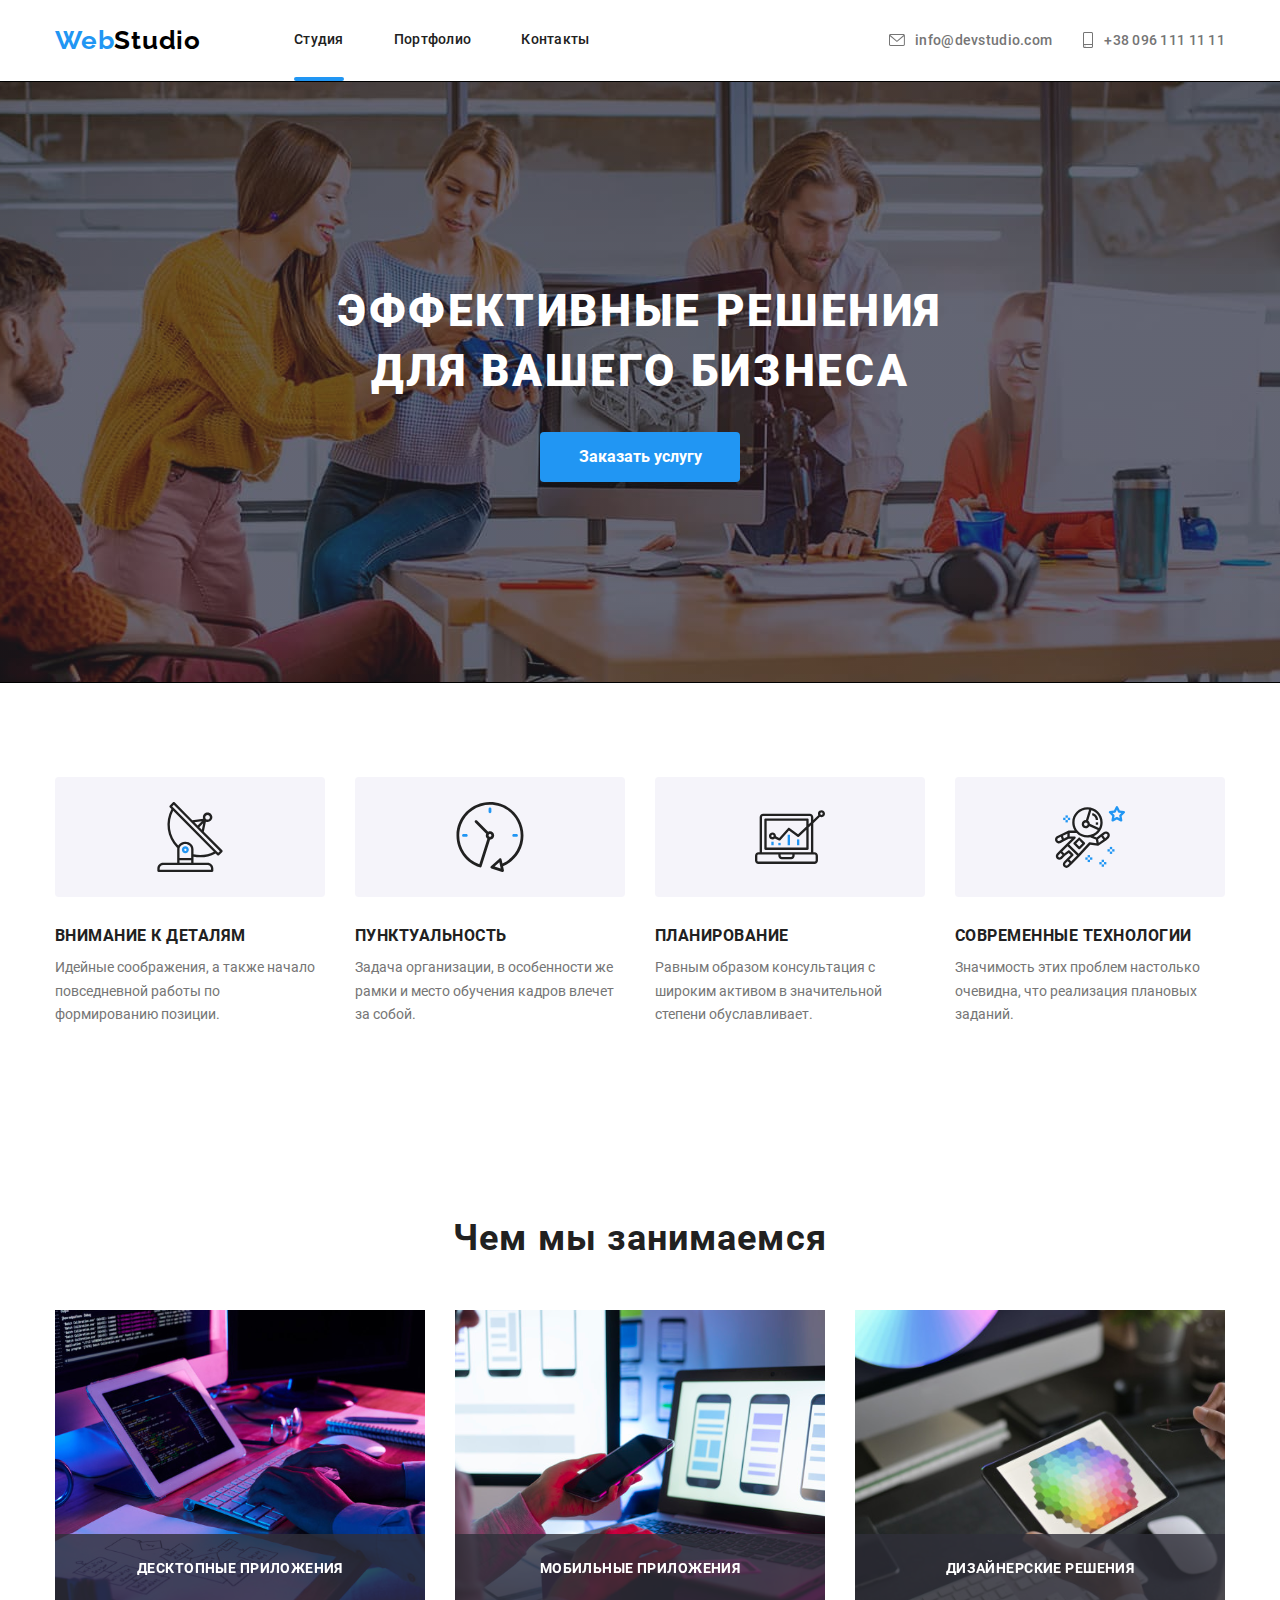
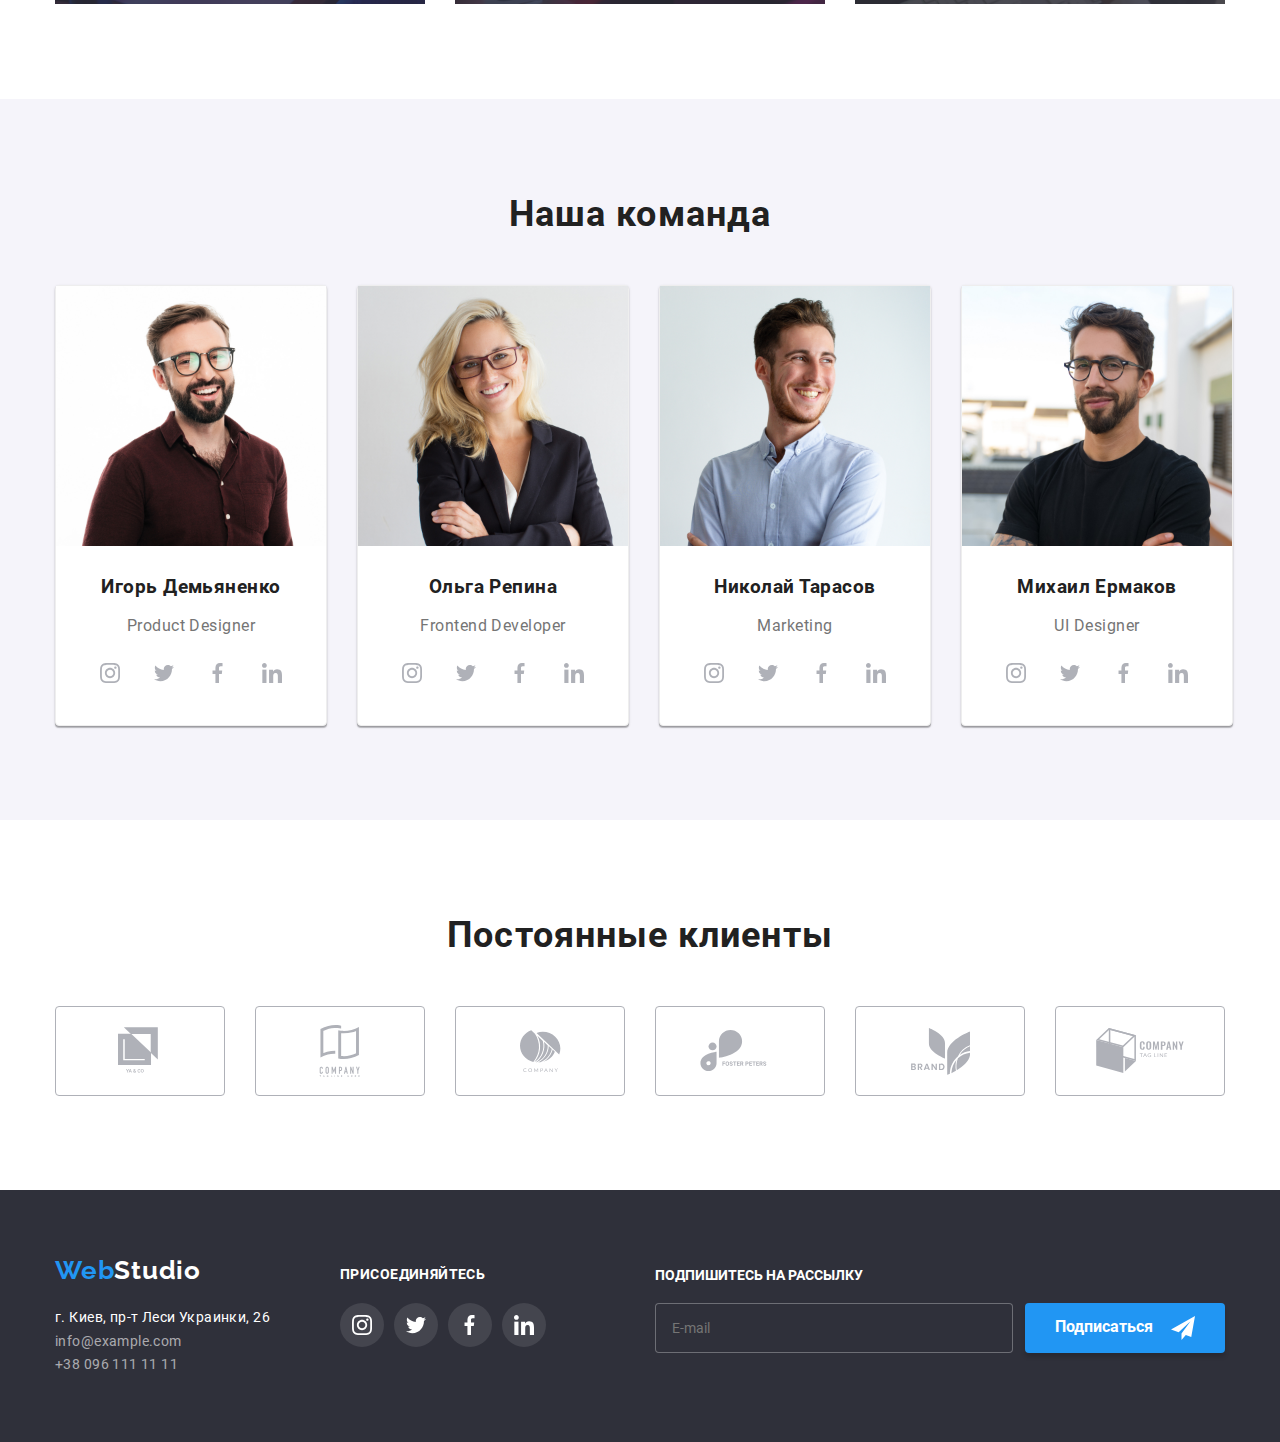
==== index.html @ 15e532b6 "21/02/1" ====
<!DOCTYPE html>
<html lang="ru">
  <head>
    <meta charset="UTF-8" />
    <meta name="viewport" content="width=device-width, initial-scale=1.0" />
    <title>Module 01</title>
    <link
      href="https://fonts.googleapis.com/css2?family=Raleway:wght@700&family=Roboto:wght@400;500;700;900&display=swap"
      rel="stylesheet"
    />
    <link rel="stylesheet" href="./css/normalize.css" />
    <link rel="stylesheet" href="./css/styles.css" />
  </head>
  <body>
    <header class="header">
      <div class="container">
        <nav class="navigation">
          <a class="web-studio" href="./index.html" aria-label="Логотип"
            ><span class="web-element">Web</span>Studio</a
          >
          <ul class="navigation-list list">
            <li class="navigation-list-item">
              <a class="navigation-list-link studioh link" href="./index.html" 
                >Студия</a
              >
            </li>
            <li class="navigation-list-item">
              <a class="navigation-list-link link" href="./portfolio.html"
                >Портфолио</a
              >
            </li>
            <li class="navigation-list-item">
              <a class="navigation-list-link link" href="">Контакты</a>
            </li>
          </ul>
        </nav>
        <div class="header-utils">
          <address class="address">
            <ul class="header-contact">
              <li class="header-contact-link link">
                <a class="header-contact-icon" href="mailto:info@devstudio.com">
                  <svg class="contact-icon" width="16" height="12">
                    <use
                      href="./Images/Icon/sprite.svg#icon-envelope"
                    ></use>
                  </svg>
                  info@devstudio.com
                </a>
              </li>
              <li class="header-contact-link link">
                <a class="header-contact-icon" href="tel:+380961111111">
                  <svg class="contact-icon" width="12" height="16">
                    <use
                      href="./Images/Icon/sprite.svg#icon-smartphone"
                    ></use>
                  </svg>
                  +38 096 111 11 11 
                </a>
              </li>
            </ul>
          </address>
        </div>
      </div>
    </header>
    <main>
      <section class="section-main">
        <div class="main">
          <h1 class="title">
            Эффективные решения <br />
            для вашего бизнеса
          </h1>
          <button class="modal-btn" data-modal-open>Заказать услугу</button>
        </div>
        <div class="backdrop is-hidden" data-modal>
          <div class="modal">
            <button class="modal-close" data-modal-close>
              <svg class="modal-vector" width="11" height="11">
                <use href="./images/Icon/sprite.svg#icon-vector"></use>
              </svg>
            </button>
          </div>
        </div>
      </section>
      <!-- Features -->
      <section class="section">
        <div class="container">
          <ul class="feature-list list">
            <li class="features-list-item antenna">
              <!-- <img src="./Images/feature/antenna.jpg" alt="Антена" /> -->
              <h3 class="feature-subtitle">Внимание к деталям</h3>
              <p class="feature-description">
                Идейные соображения, а также начало повседневной работы по
                формированию позиции.
              </p>
            </li>
            <li class="features-list-item clock">
              <!-- <img src="./Images/feature/clock.jpg" alt="Часы" /> -->
              <h3 class="feature-subtitle">Пунктуальность</h3>
              <p class="feature-description">
                Задача организации, в особенности же рамки и место обучения
                кадров влечет за собой.
              </p>
            </li>
            <li class="features-list-item diagram">
              <!-- <img src="./Images/feature/diagram.jpg" alt="Диаграмма" /> -->
              <h3 class="feature-subtitle">Планирование</h3>
              <p class="feature-description">
                Равным образом консультация с широким активом в значительной
                степени обуславливает.
              </p>
            </li>
            <li class="features-list-item astronaut">
              <!-- <img src="./Images/feature/astronaut.jpg" alt="Астронавт" /> -->
              <h3 class="feature-subtitle">Современные технологии</h3>
              <p class="feature-description">
                Значимость этих проблем настолько очевидна, что реализация
                плановых заданий.
              </p>
            </li>
          </ul>
        </div>
      </section>
      <!-- Our works-->
      <section class="section">
        <h2 class="section-title">Чем мы занимаемся</h2>
        <div class="container">
          <ul class="works-list list">
            <li class="works-list-item">
              <img
                class="work-images"
                src="./Images/Works/box-1.svg"
                alt="Десктопные приложения"
                width="370"
              />
              <p class="description">ДЕСКТОПНЫЕ ПРИЛОЖЕНИЯ</p>     
            </li>
            <li class="works-list-item">
              <img
                class="work-images"
                src="./Images/Works/box-2.svg"
                alt="Мобильные приложения"
                width="370"
              />
              <p class="description">МОБИЛЬНЫЕ ПРИЛОЖЕНИЯ</p>
            </li>
            <li class="works-list-item">
              <img
                class="work-images"
                src="./Images/Works/box-3.svg"
                alt="Дизайнерские решения"
                width="370"
              />
              <p class="description">ДИЗАЙНЕРСКИЕ РЕШЕНИЯ</p>
            </li>
          </ul>
        </div>
      </section>
      <!-- Our team -->
      <section class="section-team">
        <div class="team-color">
          <h2 class="section-title">Наша команда</h2>
          <div class="container">
            <ul class="team-list list">
              <li class="our-team-descripton">
                <img
                  class="foto"
                  src="./Images/Team/img-1.jpg"
                  alt="Игорь Демьяненко"
                  width="270"
                  height="260"
                />
                <h3 class="subtitle-team">Игорь Демьяненко</h3>
                <p class="description-team">Product Designer</p>
                <ul class="social-list list">
                  <li class="social-icons-item">
                    <a
                      class="social-icons-link"
                      href="https://instagram.com/"
                      target="_blank"
                      rel="nooper noreferer"
                      aria-label="instagram"
                    >
                      <svg class="social-icons-svg">
                        <use
                          href="./Images/Icon/sprite.svg#icon-instagram"
                        ></use>
                      </svg>
                    </a>
                  </li>
                  <li class="social-icons-item">
                    <a
                      class="social-icons-link"
                      href="https://twitter.com/"
                      target="_blank"
                      rel="nooper noreferer"
                      aria-label="twitter"
                    >
                      <svg class="social-icons-svg">
                        <use href="./Images/Icon/sprite.svg#icon-twitter"></use>
                      </svg>
                    </a>
                  </li>
                  <li class="social-icons-item">
                    <a
                      class="social-icons-link"
                      href="https://facebook.com/"
                      target="_blank"
                      rel="nooper noreferer"
                      aria-label="facebook"
                    >
                      <svg class="social-icons-svg">
                        <use
                          href="./Images/Icon/sprite.svg#icon-facebook"
                        ></use>
                      </svg>
                    </a>
                  </li>
                  <li class="social-icons-item">
                    <a
                      class="social-icons-link"
                      href="https://linkedin.com/"
                      target="_blank"
                      rel="nooper noreferer"
                      aria-label="linkedin"
                    >
                      <svg class="social-icons-svg">
                        <use
                          href="./Images/Icon/sprite.svg#icon-linkedin"
                        ></use>
                      </svg>
                    </a>
                  </li>
                </ul>
              </li>
              <li class="our-team-descripton">
                <img
                  class="foto"
                  src="./Images/Team/img-2.jpg"
                  alt="Ольга Репина"
                  width="270"
                  height="260"
                />
                <h3 class="subtitle-team">Ольга Репина</h3>
                <p class="description-team">Frontend Developer</p>
                <ul class="social-list list">
                  <li class="social-icons-item">
                    <a
                      class="social-icons-link"
                      href="https://instagram.com/"
                      target="_blank"
                      rel="nooper noreferer"
                      aria-label="instagram"
                    >
                      <svg class="social-icons-svg">
                        <use
                          href="./Images/Icon/sprite.svg#icon-instagram"
                        ></use>
                      </svg>
                    </a>
                  </li>
                  <li class="social-icons-item">
                    <a
                      class="social-icons-link"
                      href="https://twitter.com/"
                      target="_blank"
                      rel="nooper noreferer"
                      aria-label="twitter"
                    >
                      <svg class="social-icons-svg">
                        <use href="./Images/Icon/sprite.svg#icon-twitter"></use>
                      </svg>
                    </a>
                  </li>
                  <li class="social-icons-item">
                    <a
                      class="social-icons-link"
                      href="https://facebook.com/"
                      target="_blank"
                      rel="nooper noreferer"
                      aria-label="facebook"
                    >
                      <svg class="social-icons-svg">
                        <use
                          href="./Images/Icon/sprite.svg#icon-facebook"
                        ></use>
                      </svg>
                    </a>
                  </li>
                  <li class="social-icons-item">
                    <a
                      class="social-icons-link"
                      href="https://linkedin.com/"
                      target="_blank"
                      rel="nooper noreferer"
                      aria-label="linkedin"
                    >
                      <svg class="social-icons-svg">
                        <use
                          href="./Images/Icon/sprite.svg#icon-linkedin"
                        ></use>
                      </svg>
                    </a>
                  </li>
                </ul>
              </li>
              <li class="our-team-descripton">
                <img
                  class="foto"
                  src="./Images/Team/img-3.jpg"
                  alt="Николай Тарасов"
                  width="270"
                  height="260"
                />
                <h3 class="subtitle-team">Николай Тарасов</h3>
                <p class="description-team">Marketing</p>
                <ul class="social-list list">
                  <li class="social-icons-item">
                    <a
                      class="social-icons-link"
                      href="https://instagram.com/"
                      target="_blank"
                      rel="nooper noreferer"
                      aria-label="instagram"
                    >
                      <svg class="social-icons-svg">
                        <use
                          href="./Images/Icon/sprite.svg#icon-instagram"
                        ></use>
                      </svg>
                    </a>
                  </li>
                  <li class="social-icons-item">
                    <a
                      class="social-icons-link"
                      href="https://twitter.com/"
                      target="_blank"
                      rel="nooper noreferer"
                      aria-label="twitter"
                    >
                      <svg class="social-icons-svg">
                        <use href="./Images/Icon/sprite.svg#icon-twitter"></use>
                      </svg>
                    </a>
                  </li>
                  <li class="social-icons-item">
                    <a
                      class="social-icons-link"
                      href="https://facebook.com/"
                      target="_blank"
                      rel="nooper noreferer"
                      aria-label="facebook"
                    >
                      <svg class="social-icons-svg">
                        <use
                          href="./Images/Icon/sprite.svg#icon-facebook"
                        ></use>
                      </svg>
                    </a>
                  </li>
                  <li class="social-icons-item">
                    <a
                      class="social-icons-link"
                      href="https://linkedin.com/"
                      target="_blank"
                      rel="nooper noreferer"
                      aria-label="linkedin"
                    >
                      <svg class="social-icons-svg">
                        <use
                          href="./Images/Icon/sprite.svg#icon-linkedin"
                        ></use>
                      </svg>
                    </a>
                  </li>
                </ul>
              </li>
              <li class="our-team-descripton">
                <img
                  class="foto"
                  src="./Images/Team/img-4.jpg"
                  alt="Михаил Ермаков"
                  width="270"
                  height="260"
                />
                <h3 class="subtitle-team">Михаил Ермаков</h3>
                <p class="description-team">UI Designer</p>
                <ul class="social-list list">
                  <li class="social-icons-item">
                    <a
                      class="social-icons-link"
                      href="https://instagram.com/"
                      target="_blank"
                      rel="nooper noreferer"
                      aria-label="instagram"
                    >
                      <svg class="social-icons-svg">
                        <use
                          href="./Images/Icon/sprite.svg#icon-instagram"
                        ></use>
                      </svg>
                    </a>
                  </li>
                  <li class="social-icons-item">
                    <a
                      class="social-icons-link"
                      href="https://twitter.com/"
                      target="_blank"
                      rel="nooper noreferer"
                      aria-label="twitter"
                    >
                      <svg class="social-icons-svg">
                        <use href="./Images/Icon/sprite.svg#icon-twitter"></use>
                      </svg>
                    </a>
                  </li>
                  <li class="social-icons-item">
                    <a
                      class="social-icons-link"
                      href="https://facebook.com/"
                      target="_blank"
                      rel="nooper noreferer"
                      aria-label="facebook"
                    >
                      <svg class="social-icons-svg">
                        <use
                          href="./Images/Icon/sprite.svg#icon-facebook"
                        ></use>
                      </svg>
                    </a>
                  </li>
                  <li class="social-icons-item">
                    <a
                      class="social-icons-link"
                      href="https://linkedin.com/"
                      target="_blank"
                      rel="nooper noreferer"
                      aria-label="linkedin"
                    >
                      <svg class="social-icons-svg">
                        <use
                          href="./Images/Icon/sprite.svg#icon-linkedin"
                        ></use>
                      </svg>
                    </a>
                  </li> 
                </ul>
              </li>
            </ul>
          </div>
        </div>
      </section>
      <!--Regular customer-->
      <section class="section-customer">
        <h2 class="section-title">Постоянные клиенты</h2>
        <div class="container">
          <nav>
            <ul class="customer-list list">
              <li class="customer-list">
                <a class="customer-link" href="https://Client-1.com/" 
                  target="_blank"
                  rel="nooper noreferer"
                  aria-label="icon-Client-1">
                  <svg class="customer-icon" width="44" height="49">
                    <use
                      href="./Images/Client/sprite.svg#icon-Client-1"
                    ></use>
                  </svg>
                  </a>
              </li>
              <li class="customer-list">
                <a class="customer-link" href="https://Client-2.com/" 
                  target="_blank"
                  rel="nooper noreferer"
                  aria-label="icon-Client-2">
                  <svg class="customer-icon" width="44" height="52">
                    <use
                     href="./Images/Client/sprite.svg#icon-Client-2"
                    ></use>
                  </svg>
                  </a>
              </li>
              <li class="customer-list">
                <a class="customer-link" href="https://Client-3.com/" 
                target="_blank"
                rel="nooper noreferer"
                aria-label="icon-Client-3">
                <svg class="customer-icon" width="41" height="42.6">
                  <use
                   href="./Images/Client/sprite.svg#icon-Client-3"
                  ></use>
                </svg>
              </a>
              </li>
              <li class="customer-list">
                <a class="customer-link" href="https://Client-4.com/" 
                target="_blank"
                rel="nooper noreferer"
                aria-label="icon-Client-4">
                <svg class="customer-icon" width="79.66" height="42.02">
                  <use
                   href="./Images/Client/sprite.svg#icon-Client-4"
                  ></use>
                </svg>
              </a>
              </li>
              <li class="customer-list">
                <a class="customer-link" href="https://Client-5.com/" 
                target="_blank"
                rel="nooper noreferer"
                aria-label="icon-Client-5">
                <svg class="customer-icon" width="59" height="47">
                  <use
                   href="./Images/Client/sprite.svg#icon-Client-5"
                  ></use>
                </svg>
              </a>
              </li>
              <li class="customer-list">
                <a class="customer-link" href="https://Client-6.com/" 
                target="_blank"
                rel="nooper noreferer"
                aria-label="icon-Client-6">
                <svg class="customer-icon" width="88.48" height="45.44">
                  <use
                   href="./Images/Client/sprite.svg#icon-Client-6"
                  ></use>
                </svg>
              </a>
              </li>
            </ul>
          </nav>
        </div>
      </section>
    </main>
    <!--Footer-->
    <footer class="footer">
      <div class="container">
        <div class="infoadress">
          <a class="web-studio" href="./index.html" aria-label="Логотип"
            ><span class="web-element">Web</span
            ><span class="studio-element">Studio</span></a
          >
          <adress class="footer-adress">
            <ul class="footer-list list">
              <li>
                <a
                  class="footer-adress link"
                  href="https://goo.gl/maps/FW1g5KKnGhYxXXTKA"
                  >г. Киев, пр-т Леси Украинки, 26</a
                >
              </li>
              <li>
                <a class="footer-mail link" href="mailto:info@example.com"
                  >info@example.com</a
                >
              </li>
              <li>
                <a class="footer-tel link" href="tel+380961111111"
                  >+38 096 111 11 11</a
                >
              </li>
            </ul>
          </adress>
        </div>
        <div class="footer-join">
          <p class="join">присоединяйтесь</p>
          <ul class="social-list list">
            <li class="social-icons-item">
              <a
                class="social-icons-link"
                href="https://instagram.com/"
                target="_blank"
                rel="nooper noreferer"
                aria-label="instagram"
              >
                <svg class="social-icons-svg">
                  <use
                    href="./Images/Icon/sprite.svg#icon-instagram"
                  ></use>
                </svg>
              </a>
            </li>
            <li class="social-icons-item">
              <a
                class="social-icons-link"
                href="https://twitter.com/"
                target="_blank"
                rel="nooper noreferer"
                aria-label="twitter"
              >
                <svg class="social-icons-svg">
                  <use href="./Images/Icon/sprite.svg#icon-twitter"></use>
                </svg>
              </a>
            </li>
            <li class="social-icons-item">
              <a
                class="social-icons-link"
                href="https://facebook.com/"
                target="_blank"
                rel="nooper noreferer"
                aria-label="facebook"
              >
                <svg class="social-icons-svg">
                  <use
                    href="./Images/Icon/sprite.svg#icon-facebook"
                  ></use>
                </svg>
              </a>
            </li>
            <li class="social-icons-item">
              <a
                class="social-icons-link"
                href="https://linkedin.com/"
                target="_blank"
                rel="nooper noreferer"
                aria-label="linkedin"
              >
                <svg class="social-icons-svg">
                  <use
                    href="./Images/Icon/sprite.svg#icon-linkedin"
                  ></use>
                </svg>
              </a>
            </li>
          </ul>
        </div>
        <div class="footer-container">
          <h3 class="offers-title">ПОДПИШИТЕСЬ НА РАССЫЛКУ</h3>
          <div class="wrap-form">
            <form action="#" class="form-footer">
              <input
                type="email"
                name="email"
                placeholder="E-mail"
                class="input-footer"
              />
            </form>
            <button class="button-footer">Подписаться</button>
          </div>
        </div>
      </div>
    </footer>
    <script src="./js/modal.js"></script>
  </body>
</html>
---- css/styles.css ----
html {
  box-sizing: border-box;
}

/* roboto-regular - latin_cyrillic */
@font-face {
  font-family: "Roboto";
  font-style: normal;
  font-weight: 400;
  src: local("Roboto"), local("Roboto-Regular"),
    url("../fonts/roboto-v20-latin_cyrillic-regular.woff2") format("woff2"),
    /* Chrome 26+, Opera 23+, Firefox 39+ */
      url("../fonts/roboto-v20-latin_cyrillic-regular.woff") format("woff"); /* Chrome 6+, Firefox 3.6+, IE 9+, Safari 5.1+ */
}

/* roboto-500 - latin_cyrillic */
@font-face {
  font-family: "Roboto";
  font-style: normal;
  font-weight: 500;
  src: local("Roboto Medium"), local("Roboto-Medium"),
    url("../fonts/roboto-v20-latin_cyrillic-500.woff2") format("woff2"),
    /* Chrome 26+, Opera 23+, Firefox 39+ */
      url("../fonts/roboto-v20-latin_cyrillic-500.woff") format("woff"); /* Chrome 6+, Firefox 3.6+, IE 9+, Safari 5.1+ */
}

/* roboto-700 - latin_cyrillic */
@font-face {
  font-family: "Roboto";
  font-style: normal;
  font-weight: 700;
  src: local("Roboto Bold"), local("Roboto-Bold"),
    url("../fonts/roboto-v20-latin_cyrillic-700.woff2") format("woff2"),
    /* Chrome 26+, Opera 23+, Firefox 39+ */
      url("../fonts/roboto-v20-latin_cyrillic-700.woff") format("woff"); /* Chrome 6+, Firefox 3.6+, IE 9+, Safari 5.1+ */
}

/* roboto-900 - latin_cyrillic */
@font-face {
  font-family: "Roboto";
  font-style: normal;
  font-weight: 900;
  src: local("Roboto Black"), local("Roboto-Black"),
    url("../fonts/roboto-v20-latin_cyrillic-900.woff2") format("woff2"),
    /* Chrome 26+, Opera 23+, Firefox 39+ */
      url("../fonts/roboto-v20-latin_cyrillic-900.woff") format("woff"); /* Chrome 6+, Firefox 3.6+, IE 9+, Safari 5.1+ */
}

/* raleway-regular - latin_cyrillic */
@font-face {
  font-family: "Raleway";
  font-style: normal;
  font-weight: 400;
  src: local(""),
    url("../fonts/raleway-v17-latin_cyrillic-regular.woff2") format("woff2"),
    /* Chrome 26+, Opera 23+, Firefox 39+ */
      url("../fonts/raleway-v17-latin_cyrillic-regular.woff") format("woff"); /* Chrome 6+, Firefox 3.6+, IE 9+, Safari 5.1+ */
}

/* raleway-700 - latin_cyrillic */
@font-face {
  font-family: "Raleway";
  font-style: normal;
  font-weight: 700;
  src: local(""),
    url("../fonts/raleway-v17-latin_cyrillic-700.woff2") format("woff2"),
    /* Chrome 26+, Opera 23+, Firefox 39+ */
      url("../fonts/raleway-v17-latin_cyrillic-700.woff") format("woff"); /* Chrome 6+, Firefox 3.6+, IE 9+, Safari 5.1+ */
}

*,
*::before,
*::after {
  box-sizing: inherit;
}

:root {
--grey: #757575;
--blue: #2196f3;
--black: #212121;
--btn-color: #f5f4fa;
--white: #ffffff;
--cellar-fon: #2f303a;
--team-fon: #f5f4fa;
--social-links: #afb1b8;
 --duration: 250ms cubic-bezier(0.4, 0, 0.2, 1);
}

body {
  background-color: #ffffff;
  font-family: "Roboto", sans-serif;
  font-size: 14px;
  color: #757575;
}

.link,
.web-studio {
  display: block;
  text-decoration: none;
}

.header {
  padding-top: 25px;
  padding-bottom: 25px;
}

.header {
  border-bottom: 1px solid #ececec;
}

.header-contact {
  display: flex;
}

.header-contact {
  padding-left: 0px;
  margin: 0px;
}

.link:hover a,
.link:focus a,
.link:hover,
.link:focus {
  color: #2196f3;
}

.list,
.work-btn {
  margin-top: 0;
  margin-bottom: 0;
  margin-left: 0;
  list-style: none;
}

.container {
  width: 1200px;
  padding-left: 15px;
  padding-right: 15px;
  margin-left: auto;
  margin-right: auto;
  /* margin-top: 50px; */
}

.section:not(:last-child) {
  padding-bottom: 95px;
  padding-top: 95px;
}

.navigation-list {
  display: flex;
  margin-left: 93px;
  padding-left: 0px;
}

.navigation-list .navigation-list-link:hover,
.navigation-list .navigation-list-link:focus {
  color: #2196f3;
}

.navigation {
  display: flex;
  align-items: center;
}

.header > .container,
.footer {
  display: flex;
  align-items: center;
  /* justify-content: space-between; */
}

.studioh::after,
.portfolioh::after {
  content: "";
  display: block;
  width: 100%;
  height: 4px;
  background-color: #2196F3;
  border-radius: 2px;
  position: absolute;
  bottom: -33px;
  left: 0;
}

.our-team-descripton {
  background-color: #ffffff;
}

.foto {
  display: block;
  margin-bottom: 30px;
}

.header-utils {
  display: flex;
  margin-left: auto;
}

.header-contact-link a {
  list-style: none;
  text-decoration: none;
}

.address:not(:last-child) {
  margin-right: 30px;
}

.navigation-list-item:not(:last-child) {
  margin-right: 50px;
}

.navigation-list-item {
  position: relative;
}

.navigation-list-link {
  font-weight: 500;
  font-size: 14px;
  line-height: 1.14;
  letter-spacing: 0.02em;
  color: #212121;
  transition-duration: 250ms;
  transition-timing-function: cubic-bezier(0.4, 0, 0.2, 1)
}

.header-contact-link a {
  font-style: normal;
  font-weight: 500;
  font-size: 14px;
  line-height: 1.17;
  letter-spacing: 0.02em;
  color: #757575;
}

.header-contact-link:first-child {
  margin-right: 30px;
}

.header-contact-icon {
  display: flex;
  align-items: center;
  
  justify-content: space-between;
  transition-duration: 250ms;
  transition-timing-function: cubic-bezier(0.4, 0, 0.2, 1);
}

.contact-icon {
  fill: #757575;
  margin-right: 10px;
  transition-duration: 250ms;
  transition-timing-function: cubic-bezier(0.4, 0, 0.2, 1)
}

.header-contact-icon:hover .contact-icon,
.header-contact-icon:focus .contact-icon {
  fill: #2196F3;
}

.modal-btn {
  font-style: normal;
  font-weight: bold;
  font-size: 16px;
  line-height: 1.87;
  margin-top: 30px;
  width: 200px;
  height: 50px;
  text-decoration: none;
  border: none;
  transition-duration: 250ms;
  border-radius: 4px;
  color: #ffffff;
  background: #2196f3;
  transition-timing-function: cubic-bezier(0.4, 0, 0.2, 1)
}

.modal-btn:hover,
.modal-btn:focus {
   box-shadow: 0px 4px 4px rgba(0, 0, 0, 0.15);
  cursor: pointer
}

.modal-btn {
  -webkit-appearance: button;
}

.backdrop {
  position: fixed;
  top: 0;
  left: 0;
  width: 100%;
  height: 100%;
  background-color: rgba(0, 0, 0, 0.2);
  /* z-index: inherit; */
}

.backdrop.is-hidden {
  opacity: 0;
  pointer-events: none;
}

.modal {
  position: absolute;
  width: 528px;
  height: 581px;
  left: 536px;
  top: 221px;
  top: 50%;
  left: 50%;
  transform: translate(-50%, -50%);
  background-color: white;
}

.modal-close {
 display: flex;
 justify-content: center;
 align-items: center;
 position: absolute;
 top: 8px;
 right: 8px;
 width: 30px;
 height: 30px;
 margin: 0;
 padding: 6px;
 background: #FFFFFF;
 border: 1px solid rgba(0, 0, 0, 0.1);
 border-radius: 50%;
 box-sizing: border-box;
 font: inherit;
 cursor: pointer;
}

.modal-vector {
  display: flex;
  fill: #000000
}

.web-studio,
.web-element {
  font-family: Raleway;
  font-style: normal;
  font-weight: bold;
  font-size: 26px;
  line-height: 1.19;
  letter-spacing: 0.03em;
}

.web-studio {
  color: #000000;
}

.web-element {
  color: #2196f3;
}

.title {
  font-style: normal;
  font-weight: 900;
  font-size: 44px;
  line-height: 1.36;
  text-align: center;
  letter-spacing: 0.06em;
  text-transform: uppercase;
  color: #ffffff;
  margin-top: 0;
  margin-bottom: 0;
}

.main {
  max-width: 1600px;
  height: 600px;
  margin-left: auto;
  margin-right: auto;
  outline: 1px solid black;
  background-image: linear-gradient(
      to bottom,
      rgba(47, 48, 58, 0.4),
      rgba(47, 48, 58, 0.4)
    ),
    url("../Images/Main/header-Img.jpg");
  background-repeat: no-repeat;
  background-position: center;
  background-size: cover;
}

/* Main */

.main {
  padding-top: 200px;
  padding-bottom: 200px;
  text-align: center;
  background-color: #2f303a;
}

/* features */

.feature-subtitle,
.description,
.section-title {
  font-style: normal;
  font-weight: bold;
  line-height: 1.14;
  letter-spacing: 0.03em;
  color: #212121;
}

.features {
  margin-top: 94px;
}

.feature-list,
.feature-description {
  display: inline-flex;
  padding-left: 0px;
  justify-content: space-between;
}

.feature-description {
  margin-top: 10px;
  margin-bottom: 0px;
}

.features-image {
  background-color: #f5f4fa;
  border-radius: 4px;
  padding-top: 25px;
  padding-right: 100px;
  padding-bottom: 25px;
  padding-left: 100px;
}

.features-list-item:not(:last-child) {
  margin-right: 30px;
}

.features-list-item {
  width: 270px;
}

.feature-subtitle {
  text-transform: uppercase;
}

.feature-subtitle {
  margin-top: 0px;
  margin-bottom: 0px;
}

.antenna::before {
  display: block;
  content: "";
  width: 270px;
  height: 120px;
  background-position: center;
  background-repeat: no-repeat;
  background-image: url(../Images/feature/antenna.svg);
  background-color: #f5f4fa;
  border-radius: 4px;
  margin-bottom: 30px;
}

.clock::before {
  display: block;
  content: "";
  width: 270px;
  height: 120px;
  background-position: center;
  background-repeat: no-repeat;
  background-image: url(../Images/feature/clock.svg);
  background-color: #f5f4fa;
  border-radius: 4px;
  margin-bottom: 30px;
}

.diagram::before {
  display: block;
  content: "";
  width: 270px;
  height: 120px;
  background-position: center;
  background-repeat: no-repeat;
  background-image: url(../Images/feature/monitor.svg);
  background-color: #f5f4fa;
  border-radius: 4px;
  margin-bottom: 30px;
}

.astronaut::before {
  display: block;
  content: "";
  width: 270px;
  height: 120px;
  background-position: center;
  background-repeat: no-repeat;
  background-image: url(../Images/feature/cosmo.svg);
  background-color: #f5f4fa;
  border-radius: 4px;
  margin-bottom: 30px;
}
/* Our works*/

.works-list {
  display: flex;
  padding-left: 0px;
  justify-content: space-between;
}

.works-list-item:not(:last-child) {
  margin-right: 30px;
}

.description {
  position: absolute;
  width: 370px;
  height: 70px;
  left: 0px;
  bottom: 0px;
  text-align: center;
  color: #ffffff;
  padding-top: 27px;
  padding-right: 82px;
  padding-bottom: 27px;
  padding-left: 82px;
  text-align: center;
  margin-top: 0px;
  margin-bottom: 0px;
  background: rgba(47, 48, 58, 0.8);
}

.section-title {
  font-size: 36px;
  line-height: 1.17;
  text-align: center;
  margin-top: 0;
  margin-bottom: 50px;
}

.work-images {
  display: block;
}

.feature-description {
  font-weight: normal;
  line-height: 1.71;
  color: #757575;
}

.works-list-item {
  position: relative;
  display: flex;
  flex-wrap: wrap;
  margin-right: 30px;
  margin-bottom: 0;
  max-width: 370px;
  height: auto;
}

/* Our team*/

.section-team {
  padding-top: 94px;
  padding-bottom: 94px;
  background-color: #f5f4fa;
}

.team-list,
.description-team {
  font-style: normal;
  font-size: 16px;
  line-height: 1.19;
  text-align: center;
  letter-spacing: 0.03em;
}

.team-list {
  font-weight: 500;
  color: #212121;
}

.description-team {
  font-weight: normal;
  color: #757575;
}

.team-list {
  display: flex;
  justify-content: space-between;
  /* padding-bottom: 94px; */
  padding-left: 0px;
}

.description-team {
  margin-top: 0px;
  margin-bottom: 0px;
}

.social-list {
  display: flex;
  justify-content: space-between;
  padding-left: 0px;
  list-style: none;
  margin-left: 32px;
  margin-right: 32px;
  margin-bottom: 30px;
}

.social-icons-item:not(:last-child) {
  margin-right: 10px;
}

.social-icons-link {
  display: flex;
  justify-content: center;
  align-items: center;
  width: 44px;
  height: 44px;
  background-color: var(--white);
  border-radius: 50%;
  transition-duration: 250ms;
  transition-timing-function: cubic-bezier(0.4, 0, 0.2, 1)
}

.social-icons-link:hover .social-icons-svg,
.social-icons-link:focus .social-icons-svg {
fill: white;
}

.social-icons-link:hover,
.social-icons-link:focus {
  background-color: #2196F3 ;
}

.social-icons-svg {
  width: 20px;
  height: 20px;
  fill: #afb1b8;
}

.subtitle-team {
  margin-bottom: 18px;
  margin-top: 0px;
}

.description-team {
  margin-bottom: 16px;
}

/* 
.social-list {
  margin-top: 16px;
} */

.our-team-descripton:not(:last-child) {
  margin-right: 30px;
}

.our-team-descripton {
  border: 1px solid #eeeeee;
  border-radius: 4px;
  box-shadow: 0px 1px 3px rgba(0, 0, 0, 0.12), 0px 1px 1px rgba(0, 0, 0, 0.14),
    0px 2px 1px rgba(0, 0, 0, 0.2);
}

/* Customer */

.regular-customer {
  width: 1170px;
  padding-left: 0px;
}

.customer-list {
  display: flex;
  padding-left: 0px;
  justify-content: space-between;
}

.customer-list:not(:last-child) {
  margin-right: 30px;
}

.section-customer {
  padding-top: 94px;
  padding-bottom: 94px;
}

.customer-link {
  display: flex;
  justify-content: center;
  align-items: center;
  width: 170px;
  height: 90px;
  background-color: white;
  border: 1px solid #afb1b8;
  box-sizing: border-box;
  border-radius: 4px;
  transition-duration: 250ms;
  transition-timing-function: cubic-bezier(0.4, 0, 0.2, 1)  
  }

.customer-link:hover,
.customer-link:focus {
  border: 1px solid #2196f3;
  }

.customer-link:hover .customer-icon,
.customer-link:focus .customer-icon {
  fill: #2196f3 ;
}

.customer-icon {
  fill: #afb1b8;
}

/* Work-btn portfolio*/

.work-btn {
  font-style: normal;
  font-weight: 500;
  font-size: 16px;
  line-height: 1.62;
  text-align: center;
  letter-spacing: 0.03em;
  color: #212121;
  }

.work-btn-description:hover,
.work-btn-description:focus {
  background: #2196f3;
  box-shadow: 0px 2px 2px rgba(0, 0, 0, 0.12), 0px 1px 2px rgba(0, 0, 0, 0.08),
    0px 3px 1px rgba(0, 0, 0, 0.1);
  border-radius: 4px;
  color: #ffffff;
  border: none;
  font-weight: 500;
  font-size: 16px;
  line-height: 1.62;
  text-align: center;
}

.portfolio-main {
  padding-top: 94px;
  padding-bottom: 94px;
}

.samples-list-item {
  width: 370px;
  height: auto;
  margin-right: 30px;
  margin-bottom: 30px;
  border: 1px solid #eeeeee;
}

.samples-list-item:nth-child(3n) {
  margin-right: 0;
}

.samples-list-item:nth-last-child(-n + 3) {
  margin-bottom: 0;
}

.samples-list {
  display: flex;
  flex-wrap: wrap;
  padding-left: 0px;
}

.samples-subtitle {
  padding-top: 20px;
  margin-bottom: 0px;
  padding-left: 24px;
  margin-top: 0px;
}

/* .samples-description {
  padding-top: 4px;
  padding-bottom: 20px;
  padding-left: 24px;
  margin-bottom: 0px;
  margin-top: 0px
} */

.work-btn:not(:last-child) {
  margin-right: 8px;
}

.portfolio {
  display: block;
  width: 100%;
  height: auto;
}

.btn-description {
  display: flex;
  justify-content: center;
  margin-top: 0px;
  margin-bottom: 50px;
  padding-left: 0px;
}

.work-btn-description {
  font-family: var(--mainfont);
  font-weight: 500;
  font-size: 16px;
  line-height: 1.625;
  letter-spacing: 0.03em;
  color: var(--bodycolor);
  text-decoration: none;
  border: none;
  border-radius: 4px;
  padding: 6px 20px;
  transition-duration: 250ms;
  transition-timing-function: cubic-bezier(0.4, 0, 0.2, 1)
}

/* Work Portfolio */

.samples-description {
  font-style: normal;
  font-weight: normal;
  font-size: 16px;
  line-height: 1.87;
  letter-spacing: 0.03em;
  color: #757575;
  padding-top: 4px;
  padding-bottom: 20px;
  padding-left: 24px;
  margin-bottom: 0px;
  margin-top: 0px
}

.samples {
  display: block;
  background: var(--primary-bg);
  border: 1px solid #eeeeee;
  text-decoration: none;
  padding-bottom: 20px;
  transition-property: box-shadow;
  transition-duration: 250ms;
  transition-timing-function: cubic-bezier(0.4, 0, 0.2, 1);
}

.samples-description {
  text-decoration: none;
}

.samples-subtitle {
  font-style: normal;
  font-weight: bold;
  font-size: 18px;
  line-height: 2;
  letter-spacing: 0.06em;
  color: #212121;
}

.samples-overlay {
  position: relative;
  overflow: hidden;
}

.samples-overlay-text {
  position: absolute;
  top: 0;
  left: 0;
  height: 100%;
  width: 100%;
  overflow: hidden;
  background: rgba(33, 150, 243, 0.9);
  transform: translateY(100%);
  opacity: 0;
  transition-duration: 250ms;
  transition-timing-function: cubic-bezier(0.4, 0, 0.2, 1);
}

.samples-list-item:hover .samples-overlay-text{
  transform: translateY(0%);
  opacity: 1;
  overflow: visible;
}

.samples-text {
  padding: 63px 24px;
  margin: 0px;
  font-size: 18px;
  line-height: 1.55;
  line-height: 28px;
  letter-spacing: 0.03em;
  color: white;
}

.samples-list-item:hover,
.samples-list-item:focus {
  box-shadow: 0px 2px 2px rgba(0, 0, 0, 0.12), 0px 1px 2px rgba(0, 0, 0, 0.08),
  0px 3px 1px rgba(0, 0, 0, 0.1);
}
  

/* Footer */

.studio-element {
  color: #ffffff;
}

.footer-adress,
.footer-mail,
.footer-tel,
.join {
  font-style: normal;
  font-weight: normal;
  line-height: 1.71;
  letter-spacing: 0.03em;
  color: rgba(255, 255, 255, 0.6);
  transition-duration: 250ms;
  transition-timing-function: cubic-bezier(0.4, 0, 0.2, 1)
}

.footer-adress,
.join {
  color: #ffffff;
}

.join {
  font-weight: bold;
  font-size: 14px;
  line-height: 1.14;
  text-transform: uppercase;
}

.footer {
  background-color: #2f303a;
  height: 252px;
}

.join {
  margin-bottom: 20px;
  margin-top: 0px;
}

.footer-list {
  padding-left: 0px;
}

.infoadress {
  display: block;
  padding-top: 60px;
  padding-bottom: 60px;
}

.footer > .container {
  display: flex;
}

.footer-join {
  margin-left: 70px;
  padding-top: 72px;
}

.footer .web-studio {
  padding-top: 0px;
  padding-bottom: 0px;
  margin-bottom: 20px;
}

.footer {
  padding: 0px;
}

.footer-join >.social-list {
  margin: 0px;
}

.footer-join .social-icons-link {
  border-radius: 50%;
  background-color: rgba(255, 255, 255, 0.1);
}

.footer-join .social-icons-link:hover,
.footer-join .social-icons-link:focus {
  background-color: #2196F3 ;
}

.footer-join .social-icons-svg {
  fill: white;
}

.footer-container {
  margin-top: 72px;
  margin-right: 0;
  margin-bottom: 0;
  margin-left: auto;
  box-sizing: border-box;
  display: block;
  float: none;
  line-height: 18.4px;
  position: static;
  z-index: auto;
}

.offers-title {
  font-weight: bold;
  font-size: 14px;
  line-height: 1.142;
  color: #ffffff;
  margin-top: 0px;
  margin-right: 0;
  margin-bottom: 20px;
  margin-left: 0;
}

.wrap-form {
  display: flex;
  align-items: center;
}

.form-footer {
  margin-right: 12px;
}

.input-footer {
  width: 358px;
height: 50px;
border: 1px solid rgba(255, 255, 255, 0.3);
background-color: #2f303a;
border-radius: 4px;
padding-left: 16px;
color: rgba(255, 255, 255, 0.6);
outline: none;
}

.button-footer::after {
  content: "";
  display: inline-block;
  width: 24px;
  height: 24px;
  margin-left: auto;
  margin-right: 0;
  background-image: url(../Images/Icon/icon\ send.svg);
  background-size: contain;
  background-repeat: no-repeat;
}

.button-footer {
  display: inline-flex;
  align-items: center;
  cursor: pointer;
  width: 200px;
  height: 50px;
  padding-left: 30px;
  padding-right: 30px;
  background: #2196f3;
  border: 0;
  box-shadow: 0px 4px 4px rgba(0, 0, 0, 0.15);
  border-radius: 4px;
  color: #fff;
  font-weight: bold;
  font-size: 16px;
  text-align: center;
  outline: none;
}
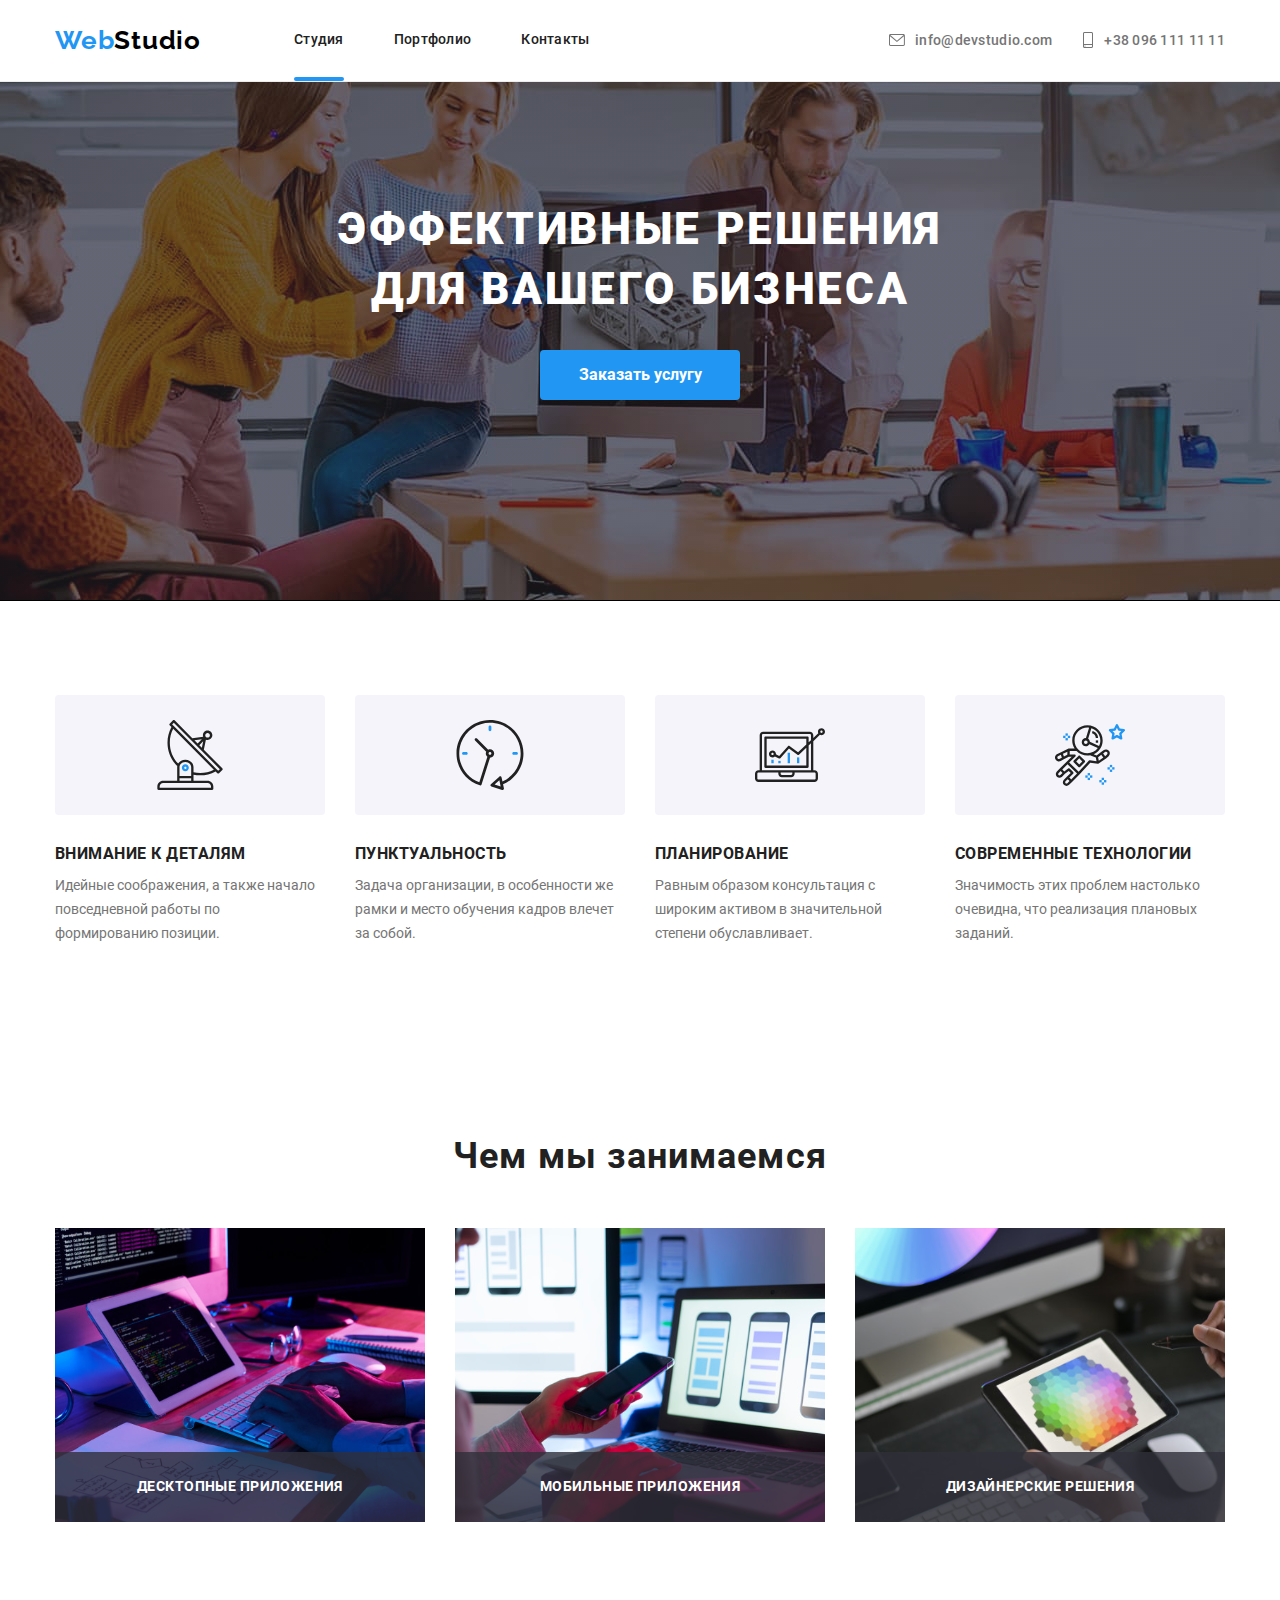
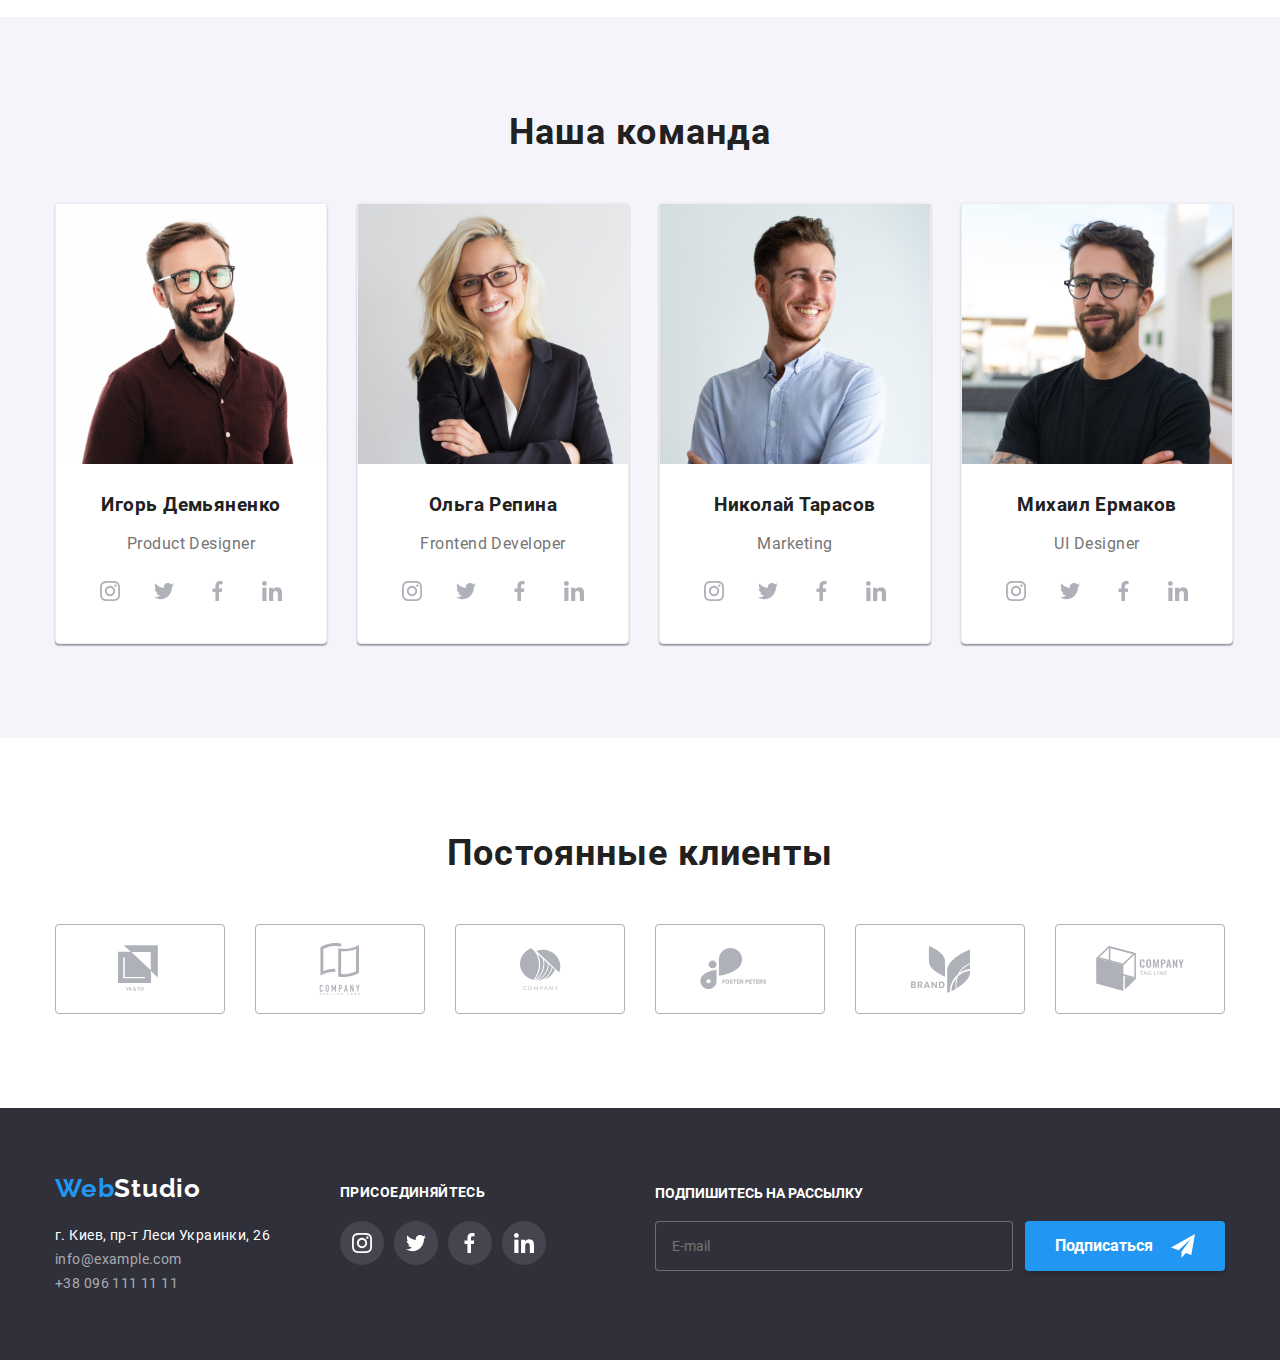
==== commit 4193e8fc: "21/02/1" ====
--- a/index.html
+++ b/index.html
@@ -71,7 +71,7 @@
           </h1>
           <button class="modal-btn" data-modal-open>Заказать услугу</button>
         </div>
-        <div class="backdrop is-hidden" data-modal>
+        <!-- <div class="backdrop is-hidden" data-modal>
           <div class="modal">
             <button class="modal-close" data-modal-close>
               <svg class="modal-vector" width="11" height="11">
@@ -79,7 +79,7 @@
               </svg>
             </button>
           </div>
-        </div>
+        </div> -->
       </section>
       <!-- Features -->
       <section class="section">
@@ -641,6 +641,83 @@
         </div>
       </div>
     </footer>
+    <div class="backdrop is-hidden" data-backdrop>
+      <div class="modal">
+        <button data-close-modal class="button-backdrop">
+          <svg class="svg-button-backdrop" width="30" height="30">
+            <use
+              class="svg-button-backdrop-modal"
+              href="./images/Icon/sprite.svg#icon-vector"
+            ></use>
+          </svg>
+        </button>
+        <div class="block-form">
+          <b class="title-modal">Оставьте свои данные, мы вам перезвоним</b>
+          <form action="#" class="form">
+            <div class="section-name">
+              <input
+                type="text"
+                name="name"
+                id="name"
+                class="input-name"
+                placeholder=" "
+              />
+              <label for="name" class="label-name">Имя</label>
+              <svg class="icon-name" width="18" height="18">
+                <use href="./images/Icon/sprite.svg#icon-person-black-18dp-1"></use>
+              </svg>
+            </div>
+            <div class="section-tel">
+              <input
+                type="tel"
+                name="telephone"
+                id="tel"
+                class="input-tel"
+                placeholder=" "
+              />
+              <label for="tel" class="label-tel">Телефон</label>
+              <svg class="icon-name" width="18" height="18">
+                <use href="./images/Icon/sprite.svg#icon-phone-black-18dp-1"></use>
+              </svg>
+            </div>
+            <div class="section-email">
+              <input
+                type="email"
+                name="email"
+                id="email"
+                class="input-email"
+                placeholder=" "
+              />
+              <label for="email" class="label-email">Почта</label>
+              <svg class="icon-name" width="18" height="18">
+                <use href="./images/Icon/sprite.svg#icon-email-black-18dp-1"></use>
+              </svg>
+            </div>
+            <label for="comment" class="label-comment">Комментарий</label>
+            <textarea
+              name="comment"
+              cols="45"
+              rows="5"
+              class="textarea"
+              id="comment"
+              placeholder="Введите текст"
+            ></textarea>
+            <label class="section-checkbox">
+              <input type="checkbox" class="input-checkbox" name="greement" />
+              <span class="icon"></span>
+              Соглашаюсь с рассылкой и принимаю &nbsp;<a
+                class="link-modal"
+                href="#"
+                >Условия договора</a
+              >
+            </label>
+          </form>
+          <div class="button-form">
+            <button class="button-form-modal">Отправить</button>
+          </div>
+        </div>
+      </div>
+    </div>
     <script src="./js/modal.js"></script>
   </body>
 </html>
--- a/css/styles.css
+++ b/css/styles.css
@@ -106,6 +106,16 @@
 
 .header {
   border-bottom: 1px solid #ececec;
+}
+
+.header {
+  position: fixed;
+  min-height: 80px;
+  top: 0px;
+  left: 0;
+  right: 0;
+  background-color: #fff;
+  z-index: 2;
 }
 
 .header-contact {
@@ -309,6 +319,10 @@
   left: 50%;
   transform: translate(-50%, -50%);
   background-color: white;
+  box-shadow: 0px 1px 3px rgba(0, 0, 0, 0.12), 0px 1px 1px rgba(0, 0, 0, 0.14), 0px 2px 1px rgba(0, 0, 0, 0.2);
+  border-radius: 4px;
+  outline: none;
+
 }
 
 .modal-close {
@@ -1057,12 +1071,57 @@
   outline: none;
 }
 
-
-
-
-
-
-
-
-
-
+.button-backdrop {
+  display: flex;
+  position: absolute;
+  top: 8px;
+  right: 8px;
+  width: 30px;
+  height: 30px;
+  background-color: #ffffff;
+  border: 1px solid rgba(0, 0, 0, 0.1);
+  border-radius: 50%;
+  cursor: pointer;
+  padding: 0;
+  align-items: center;
+  justify-content: center;
+}
+
+.svg-button-backdrop {
+  background-color: #fff;
+}
+
+.block-form {
+  display: block;
+justify-content: center;
+margin: 40px;
+width: 448px;
+}
+
+.input {
+  overflow: visible;
+}
+
+
+
+
+
+
+
+
+
+
+
+
+
+
+
+
+
+
+
+
+
+
+
+
